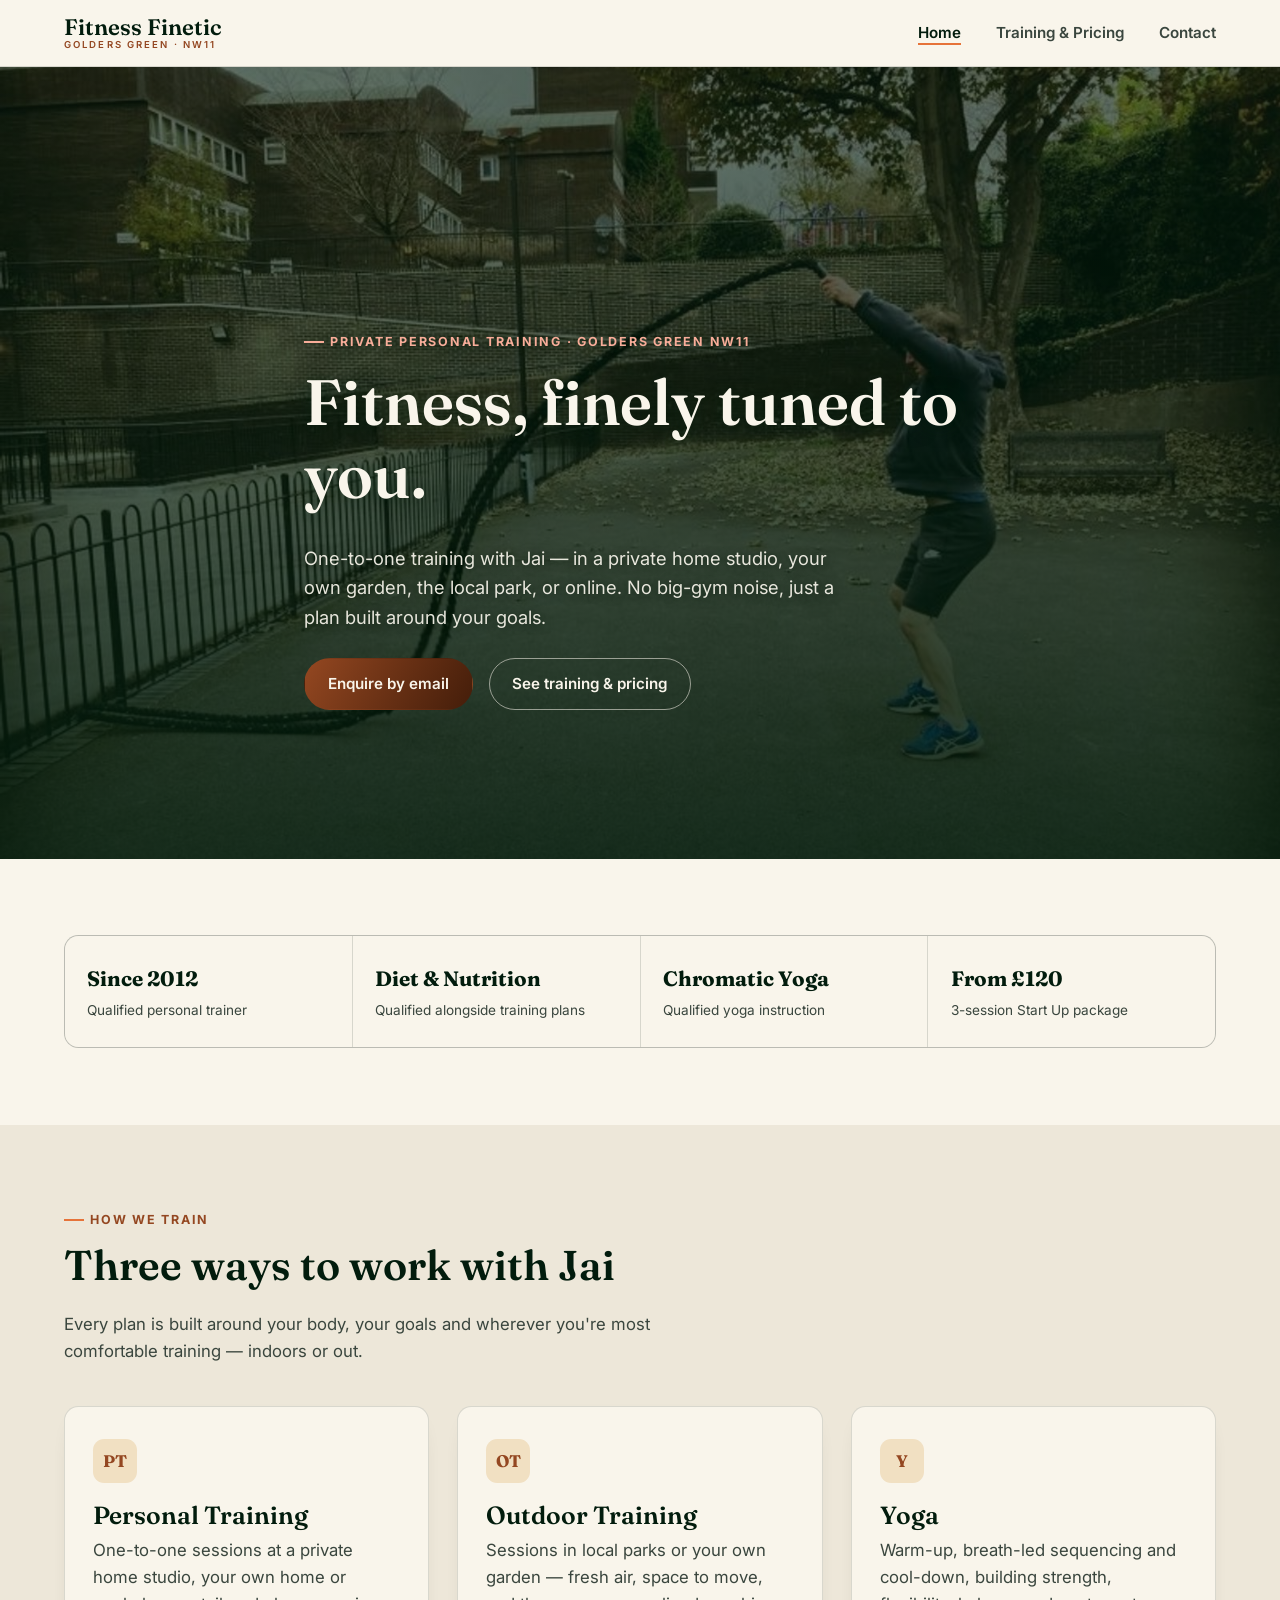
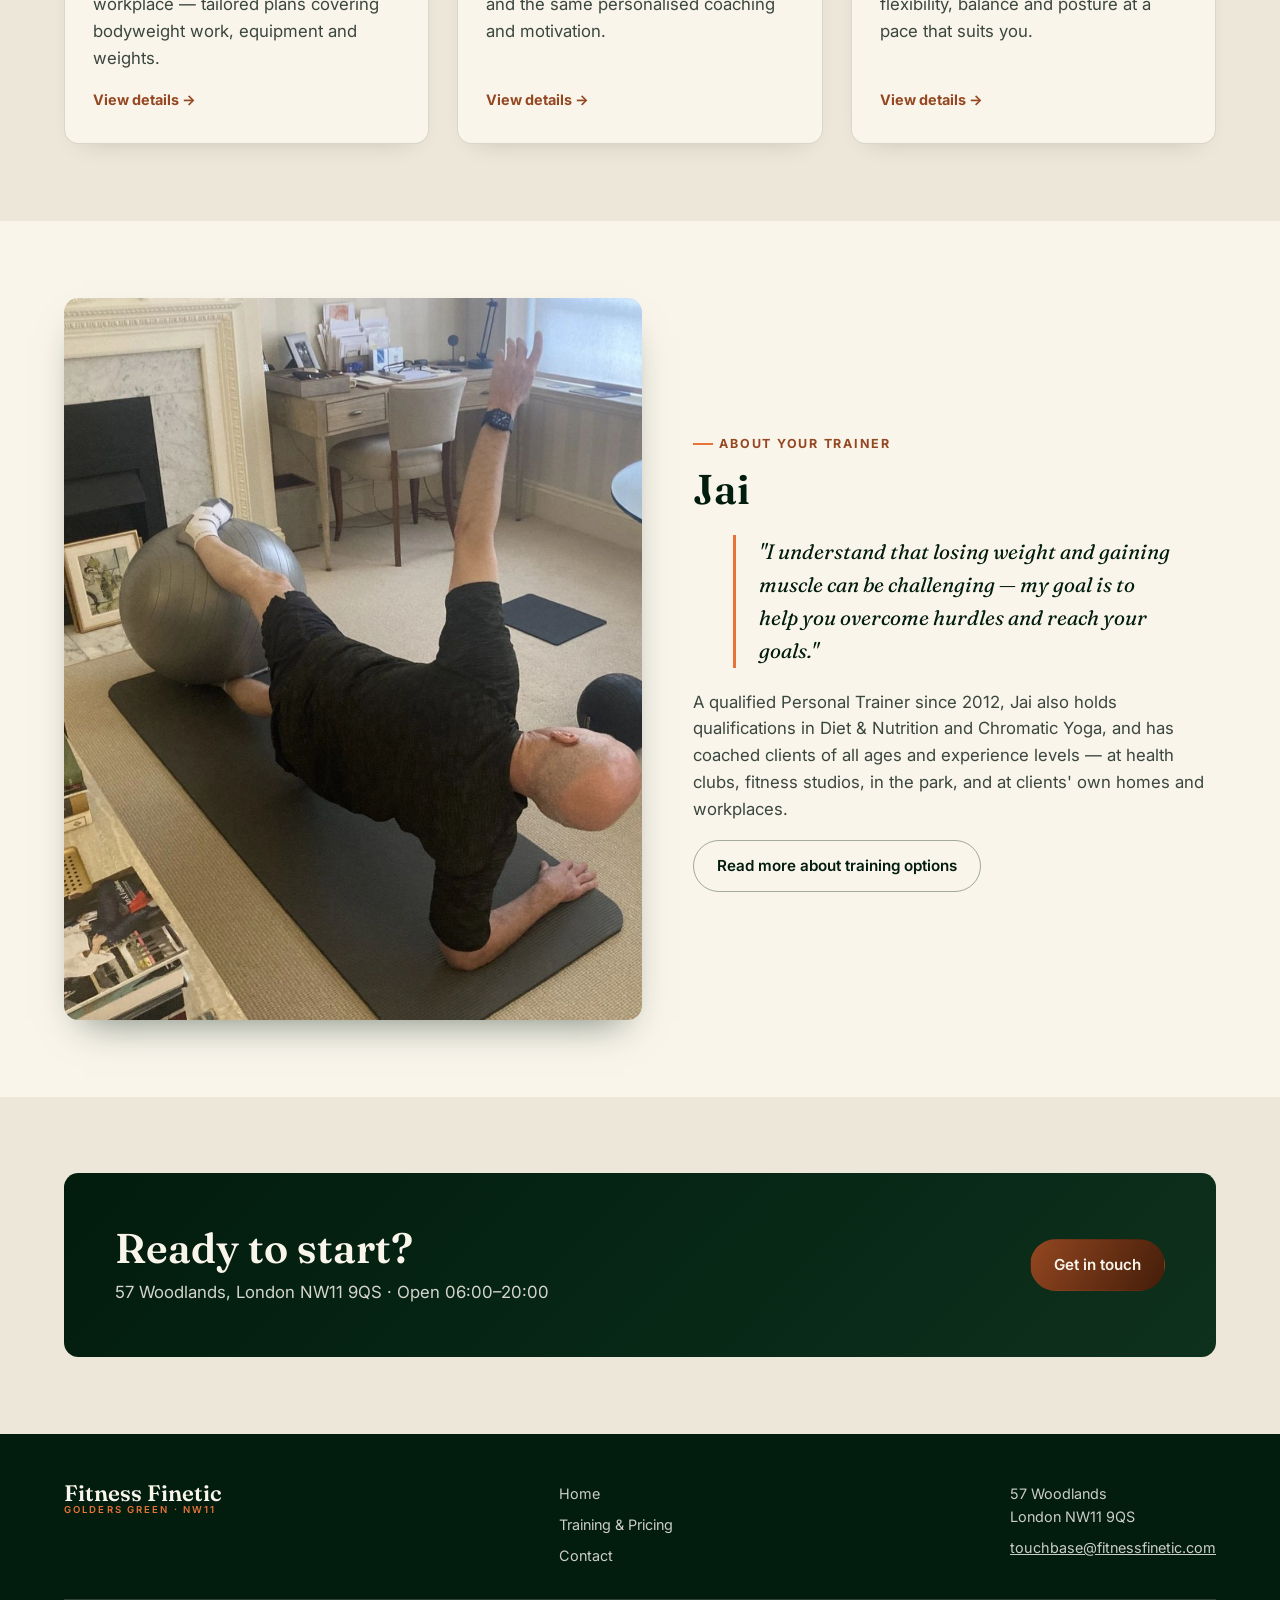
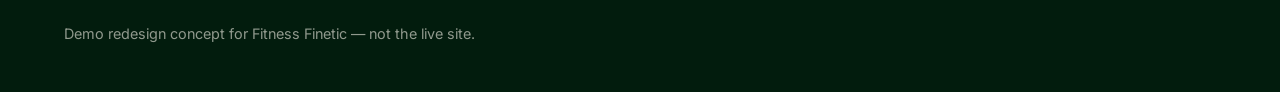
==== index.html @ 3e20c695 "Build Fitness Finetic demo redesign (3-page static site) Private personal-training studio in Golders" ====
<!doctype html>
<html lang="en-GB">
<head>
<meta charset="utf-8">
<meta name="viewport" content="width=device-width, initial-scale=1">
<title>Fitness Finetic — Private Personal Training in Golders Green, NW11</title>
<meta name="description" content="Private personal training, outdoor sessions and yoga with Jai in Golders Green NW11 — studio, home, park or online. Sessions from £120.">
<link rel="preconnect" href="https://fonts.googleapis.com">
<link rel="preconnect" href="https://fonts.gstatic.com" crossorigin>
<link href="https://fonts.googleapis.com/css2?family=Fraunces:opsz,wght@9..144,500;9..144,600&family=Inter:wght@400;500;600;700&display=swap" rel="stylesheet">
<link rel="stylesheet" href="assets/css/style.css">
</head>
<body>

<header class="site-header" data-nav-open="false">
  <div class="container">
    <a class="wordmark" href="index.html">Fitness Finetic<small>Golders Green · NW11</small></a>
    <nav class="primary-nav" aria-label="Primary">
      <ul>
        <li><a href="index.html" aria-current="page">Home</a></li>
        <li><a href="training.html">Training &amp; Pricing</a></li>
        <li><a href="contact.html">Contact</a></li>
      </ul>
    </nav>
    <button class="nav-toggle" aria-label="Toggle menu" aria-expanded="false">
      <span></span>
    </button>
  </div>
</header>

<main>
  <section class="hero">
    <div class="hero-media">
      <img src="assets/images/outdoor-battle-ropes.jpg" alt="Client training with battle ropes during an outdoor personal training session in a garden setting">
    </div>
    <div class="container hero-content">
      <p class="eyebrow">Private personal training · Golders Green NW11</p>
      <h1>Fitness, finely tuned to you.</h1>
      <p class="lead">One-to-one training with Jai — in a private home studio, your own garden, the local park, or online. No big-gym noise, just a plan built around your goals.</p>
      <div class="hero-actions">
        <span class="btn-wrap"><a class="btn accent" href="mailto:touchbase@fitnessfinetic.com">Enquire by email</a></span>
        <span class="btn-wrap"><a class="btn ghost" href="training.html">See training &amp; pricing</a></span>
      </div>
    </div>
  </section>

  <section data-reveal>
    <div class="container">
      <div class="fact-strip">
        <div class="fact">
          <strong>Since 2012</strong>
          <span>Qualified personal trainer</span>
        </div>
        <div class="fact">
          <strong>Diet &amp; Nutrition</strong>
          <span>Qualified alongside training plans</span>
        </div>
        <div class="fact">
          <strong>Chromatic Yoga</strong>
          <span>Qualified yoga instruction</span>
        </div>
        <div class="fact">
          <strong>From £120</strong>
          <span>3-session Start Up package</span>
        </div>
      </div>
    </div>
  </section>

  <section class="alt-bg">
    <div class="container">
      <div class="section-head" data-reveal>
        <p class="eyebrow">How we train</p>
        <h2>Three ways to work with Jai</h2>
        <p>Every plan is built around your body, your goals and wherever you're most comfortable training — indoors or out.</p>
      </div>
      <div class="card-grid">
        <div class="card" data-reveal>
          <span class="card-icon">PT</span>
          <h3>Personal Training</h3>
          <p>One-to-one sessions at a private home studio, your own home or workplace — tailored plans covering bodyweight work, equipment and weights.</p>
          <a class="card-link" href="training.html#personal-training">View details →</a>
        </div>
        <div class="card" data-reveal>
          <span class="card-icon">OT</span>
          <h3>Outdoor Training</h3>
          <p>Sessions in local parks or your own garden — fresh air, space to move, and the same personalised coaching and motivation.</p>
          <a class="card-link" href="training.html#outdoor-training">View details →</a>
        </div>
        <div class="card" data-reveal>
          <span class="card-icon">Y</span>
          <h3>Yoga</h3>
          <p>Warm-up, breath-led sequencing and cool-down, building strength, flexibility, balance and posture at a pace that suits you.</p>
          <a class="card-link" href="training.html#yoga">View details →</a>
        </div>
      </div>
    </div>
  </section>

  <section>
    <div class="container split">
      <div class="split-media">
        <img src="assets/images/home-studio-mobility.jpg" alt="Client doing a mobility exercise with a stability ball during a home personal training session">
      </div>
      <div data-reveal>
        <p class="eyebrow">About your trainer</p>
        <h2>Jai</h2>
        <blockquote class="pull-quote">"I understand that losing weight and gaining muscle can be challenging — my goal is to help you overcome hurdles and reach your goals."</blockquote>
        <p>A qualified Personal Trainer since 2012, Jai also holds qualifications in Diet &amp; Nutrition and Chromatic Yoga, and has coached clients of all ages and experience levels — at health clubs, fitness studios, in the park, and at clients' own homes and workplaces.</p>
        <span class="btn-wrap"><a class="btn ghost dark" href="training.html">Read more about training options</a></span>
      </div>
    </div>
  </section>

  <section class="alt-bg">
    <div class="container">
      <div class="cta-band" data-reveal>
        <div>
          <h2>Ready to start?</h2>
          <p>57 Woodlands, London NW11 9QS · Open 06:00–20:00</p>
        </div>
        <span class="btn-wrap"><a class="btn accent" href="contact.html">Get in touch</a></span>
      </div>
    </div>
  </section>
</main>

<footer class="site-footer">
  <div class="container">
    <div class="footer-grid">
      <div>
        <a class="wordmark" href="index.html">Fitness Finetic<small>Golders Green · NW11</small></a>
      </div>
      <nav class="footer-nav" aria-label="Footer">
        <ul>
          <li><a href="index.html">Home</a></li>
          <li><a href="training.html">Training &amp; Pricing</a></li>
          <li><a href="contact.html">Contact</a></li>
        </ul>
      </nav>
      <div>
        <p style="margin:0">57 Woodlands<br>London NW11 9QS</p>
        <p style="margin:0.6em 0 0"><a href="mailto:touchbase@fitnessfinetic.com">touchbase@fitnessfinetic.com</a></p>
      </div>
    </div>
    <p class="footer-fine">Demo redesign concept for Fitness Finetic — not the live site.</p>
  </div>
</footer>

<script src="assets/js/script.js"></script>
</body>
</html>
---- assets/css/style.css ----
/* ==========================================================================
   Fitness Finetic — demo redesign
   Distinct identity: private, boutique personal-training studio.
   Deep pine green + warm terracotta accent on warm paper, serif display type.
   ========================================================================== */

@view-transition {
  navigation: auto;
}

:root {
  --brand: oklch(28% 0.055 155);
  --brand-2: oklch(20% 0.045 155);
  --brand-tint: color-mix(in oklch, var(--brand) 22%, white);
  --accent: oklch(68% 0.16 45);
  --accent-dark: color-mix(in oklch, var(--accent) 72%, black);
  --accent-deep: color-mix(in oklch, var(--accent) 42%, black);
  --accent-tint: color-mix(in oklch, var(--accent) 18%, white);
  --accent-hero: color-mix(in oklch, var(--accent) 58%, white);
  --paper: oklch(97% 0.014 90);
  --paper-2: oklch(93% 0.02 88);
  --ink: oklch(22% 0.02 155);
  --ink-soft: oklch(38% 0.02 155);
  --line: color-mix(in oklch, var(--ink) 14%, transparent);

  --font-display: "Fraunces", "Iowan Old Style", Georgia, serif;
  --font-body: "Inter", -apple-system, BlinkMacSystemFont, "Segoe UI", sans-serif;

  --container: min(72rem, 92vw);
  --radius: 0.9rem;
  --shadow-soft: 0 1.2rem 2.4rem -1.2rem color-mix(in oklch, var(--brand-2) 55%, transparent);
}

* {
  box-sizing: border-box;
}

html {
  scroll-behavior: smooth;
}

@media (prefers-reduced-motion: reduce) {
  html {
    scroll-behavior: auto;
  }
}

body {
  margin: 0;
  background: var(--paper);
  color: var(--ink);
  font-family: var(--font-body);
  font-size: 1.05rem;
  line-height: 1.6;
  -webkit-font-smoothing: antialiased;
}

img {
  max-width: 100%;
  display: block;
}

a {
  color: inherit;
}

h1, h2, h3, h4 {
  font-family: var(--font-display);
  line-height: 1.15;
  margin: 0 0 0.5em;
  color: var(--brand-2);
  font-weight: 600;
}

h1 { font-size: clamp(2.4rem, 5vw + 1rem, 4rem); }
h2 { font-size: clamp(1.8rem, 3vw + 1rem, 2.6rem); }
h3 { font-size: clamp(1.25rem, 1.4vw + 1rem, 1.55rem); }

p {
  margin: 0 0 1em;
  color: var(--ink-soft);
}

.eyebrow {
  display: inline-flex;
  align-items: center;
  gap: 0.5em;
  font-family: var(--font-body);
  font-size: 0.78rem;
  font-weight: 700;
  letter-spacing: 0.14em;
  text-transform: uppercase;
  color: var(--accent-dark);
}

.eyebrow::before {
  content: "";
  width: 1.6em;
  height: 2px;
  background: var(--accent);
  display: inline-block;
}

.container {
  width: var(--container);
  margin-inline: auto;
}

/* Thin custom scrollbars on internally-scrolling elements */
.scroll-x {
  overflow-x: auto;
  scrollbar-width: thin;
  scrollbar-color: var(--brand-tint) transparent;
}
.scroll-x::-webkit-scrollbar {
  height: 8px;
}
.scroll-x::-webkit-scrollbar-track {
  background: transparent;
}
.scroll-x::-webkit-scrollbar-thumb {
  background: color-mix(in oklch, var(--brand) 45%, transparent);
  border-radius: 999px;
}

/* ---------- Buttons ---------- */
.btn {
  --btn-bg: var(--brand);
  --btn-fg: var(--paper);
  display: inline-flex;
  align-items: center;
  gap: 0.6em;
  padding: 0.85em 1.5em;
  border-radius: 999px;
  background: var(--btn-bg);
  color: var(--btn-fg);
  text-decoration: none;
  font-weight: 600;
  font-size: 0.95rem;
  border: 1px solid transparent;
  isolation: isolate;
}

.btn-wrap {
  display: inline-block;
  transition: transform 0.25s ease;
}
.btn-wrap:hover {
  transform: translateY(-2px);
}
.btn-wrap:hover .btn {
  box-shadow: var(--shadow-soft);
}

.btn.accent {
  /* Both gradient stops are kept dark enough (relative luminance well under
     ~0.16) that the light --paper text clears 4.5:1 across the whole
     button, not just at one end -- a light-orange/dark-text pairing here
     measured as low as 2.86:1 at the accent-dark stop and 2.8:1 at the
     accent stop (checked via rendered-pixel luminance sampling). */
  --btn-bg: linear-gradient(120deg in oklch, var(--accent-dark), var(--accent-deep));
  --btn-fg: var(--paper);
}

.btn.ghost {
  --btn-bg: transparent;
  --btn-fg: var(--paper);
  border-color: color-mix(in oklch, var(--paper) 55%, transparent);
}

.btn.ghost.dark {
  --btn-fg: var(--brand-2);
  border-color: color-mix(in oklch, var(--brand-2) 35%, transparent);
}

/* ---------- Header ---------- */
.site-header {
  position: sticky;
  top: 0;
  z-index: 40;
  background: color-mix(in oklch, var(--paper) 92%, transparent);
  backdrop-filter: blur(10px);
  border-bottom: 1px solid var(--line);
}

.site-header .container {
  display: flex;
  align-items: center;
  justify-content: space-between;
  padding-block: 1rem;
}

.wordmark {
  font-family: var(--font-display);
  font-size: 1.4rem;
  font-weight: 600;
  color: var(--brand-2);
  text-decoration: none;
  display: flex;
  flex-direction: column;
  line-height: 1.05;
}

.wordmark small {
  font-family: var(--font-body);
  font-size: 0.6rem;
  font-weight: 600;
  letter-spacing: 0.22em;
  text-transform: uppercase;
  color: var(--accent-dark);
}

.nav-toggle {
  display: none;
  background: none;
  border: 1px solid var(--line);
  border-radius: 0.6rem;
  padding: 0.5rem 0.7rem;
  cursor: pointer;
}

.nav-toggle span,
.nav-toggle span::before,
.nav-toggle span::after {
  content: "";
  display: block;
  width: 22px;
  height: 2px;
  background: var(--brand-2);
  position: relative;
  transition: transform 0.2s ease;
}
.nav-toggle span::before { position: absolute; top: -7px; }
.nav-toggle span::after { position: absolute; top: 7px; }

.primary-nav ul {
  display: flex;
  gap: 2.2rem;
  list-style: none;
  margin: 0;
  padding: 0;
}

.primary-nav a {
  text-decoration: none;
  font-weight: 600;
  font-size: 0.95rem;
  color: var(--ink-soft);
  position: relative;
  padding-bottom: 0.2em;
}

.primary-nav a::after {
  content: "";
  position: absolute;
  left: 0;
  right: 100%;
  bottom: 0;
  height: 2px;
  background: var(--accent);
  transition: right 0.25s ease;
}

.primary-nav a:hover::after,
.primary-nav a[aria-current="page"]::after {
  right: 0;
}

.primary-nav a[aria-current="page"] {
  color: var(--brand-2);
}

@media (max-width: 780px) {
  .nav-toggle {
    display: inline-flex;
    align-items: center;
    justify-content: center;
  }

  .primary-nav {
    position: absolute;
    top: 100%;
    left: 0;
    right: 0;
    background: var(--paper);
    border-bottom: 1px solid var(--line);
    max-height: 0;
    overflow: hidden;
    transition: max-height 0.3s ease;
  }

  .primary-nav ul {
    flex-direction: column;
    gap: 0;
    padding: 0.5rem var(--edge, 4vw) 1.2rem;
  }

  .primary-nav li {
    border-bottom: 1px solid var(--line);
  }

  .primary-nav a {
    display: block;
    padding: 0.9rem 0;
  }

  .site-header[data-nav-open="true"] .primary-nav {
    max-height: 24rem;
  }

  .site-header[data-nav-open="true"] .nav-toggle span {
    background: transparent;
  }
  .site-header[data-nav-open="true"] .nav-toggle span::before {
    transform: rotate(45deg);
    top: 0;
  }
  .site-header[data-nav-open="true"] .nav-toggle span::after {
    transform: rotate(-45deg);
    top: 0;
  }
}

/* ---------- Hero ---------- */
.hero {
  position: relative;
  min-height: 88vh;
  display: flex;
  align-items: flex-end;
  color: var(--paper);
  overflow: hidden;
}

.hero-media {
  position: absolute;
  inset: 0;
  z-index: 0;
}

.hero-media img {
  width: 100%;
  height: 100%;
  object-fit: cover;
  object-position: center 30%;
}

.hero-media::after {
  content: "";
  position: absolute;
  inset: 0;
  /* Monotonically darkening toward the bottom (where the heading/CTAs
     sit) -- an earlier version dipped to 40% around the eyebrow's height,
     which measured as low as ~2.75:1 against the photo there. Checked via
     rendered-pixel luminance sampling at each text element's actual
     position, since this scrim is a sibling pseudo-element and the
     shared contrast-audit script cannot see across that boundary. */
  background: linear-gradient(180deg in oklch,
    color-mix(in oklch, var(--brand-2) 62%, transparent) 0%,
    color-mix(in oklch, var(--brand-2) 66%, transparent) 35%,
    color-mix(in oklch, var(--brand-2) 90%, transparent) 100%);
}

.hero-content {
  position: relative;
  z-index: 1;
  padding-block: 4rem 4.5rem;
  max-width: 42rem;
}

.hero-content .eyebrow {
  /* Lightened relative to the base --accent-dark eyebrow color: at 40%
     scrim opacity (the previous weak point) plain --accent measured
     ~2.8:1 against the photo -- this tint plus the strengthened scrim
     above clears 4.5:1 with margin. */
  color: var(--accent-hero);
  text-shadow: 0 1px 10px color-mix(in oklch, var(--brand-2) 85%, transparent);
}

.hero-content .eyebrow::before {
  background: var(--accent-hero);
}

.hero h1 {
  color: var(--paper);
  text-shadow: 0 2px 18px color-mix(in oklch, var(--brand-2) 70%, transparent);
}

.hero p.lead {
  color: color-mix(in oklch, var(--paper) 92%, transparent);
  font-size: 1.15rem;
  text-shadow: 0 1px 10px color-mix(in oklch, var(--brand-2) 60%, transparent);
  max-width: 34rem;
}

.hero-actions {
  display: flex;
  gap: 1rem;
  flex-wrap: wrap;
  margin-top: 1.6rem;
}

/* small page header for interior pages */
.page-header {
  background: linear-gradient(155deg in oklch, var(--brand-2), var(--brand) 70%);
  color: var(--paper);
  padding-block: 5rem 4rem;
}

.page-header h1 {
  color: var(--paper);
}

.page-header p.lead {
  color: color-mix(in oklch, var(--paper) 88%, transparent);
  max-width: 40rem;
  font-size: 1.1rem;
}

/* Base .eyebrow's --accent-dark reads fine on the light --paper sections
   but measured only ~2.2-2.7:1 against this dark brand gradient --
   checked via rendered-pixel luminance sampling of both gradient stops. */
.page-header .eyebrow {
  color: var(--accent-hero);
}

/* ---------- Sections ---------- */
section {
  padding-block: clamp(3.5rem, 6vw, 6rem);
}

.section-head {
  max-width: 40rem;
  margin-bottom: 2.6rem;
}

.alt-bg {
  background: var(--paper-2);
}

.brand-bg {
  background: var(--brand-2);
  color: var(--paper);
}

.brand-bg h2,
.brand-bg h3 {
  color: var(--paper);
}

.brand-bg p {
  color: color-mix(in oklch, var(--paper) 85%, transparent);
}

/* ---------- Fact strip ---------- */
.fact-strip {
  display: grid;
  grid-template-columns: repeat(4, 1fr);
  gap: 1px;
  background: var(--line);
  border: 1px solid var(--line);
  border-radius: var(--radius);
  overflow: hidden;
}

.fact {
  background: var(--paper);
  padding: 1.6rem 1.4rem;
  display: grid;
  grid-template-rows: subgrid;
  grid-row: span 2;
  gap: 0.3rem;
}

.fact strong {
  font-family: var(--font-display);
  font-size: 1.3rem;
  color: var(--brand-2);
}

.fact span {
  font-size: 0.85rem;
  color: var(--ink-soft);
}

@media (max-width: 780px) {
  .fact-strip {
    grid-template-columns: repeat(2, 1fr);
  }
}

/* ---------- Card grid ---------- */
.card-grid {
  display: grid;
  grid-template-columns: repeat(3, 1fr);
  gap: 1.75rem;
}

.card {
  display: grid;
  grid-template-rows: subgrid;
  grid-row: span 4;
  gap: 0;
  background: var(--paper);
  border: 1px solid var(--line);
  border-radius: var(--radius);
  padding: 2rem 1.75rem;
  box-shadow: 0 0.6rem 1.6rem -1.1rem color-mix(in oklch, var(--ink) 30%, transparent);
}

.card .card-icon {
  width: 2.75rem;
  height: 2.75rem;
  border-radius: 0.7rem;
  background: color-mix(in oklch, var(--accent) 20%, var(--paper));
  display: flex;
  align-items: center;
  justify-content: center;
  margin-bottom: 1.1rem;
  color: var(--accent-dark);
  font-family: var(--font-display);
  font-weight: 700;
}

.card h3 {
  margin-bottom: 0.5rem;
}

.card p {
  margin-bottom: 1rem;
}

.card .card-link {
  align-self: end;
  font-weight: 700;
  color: var(--accent-dark);
  text-decoration: none;
  font-size: 0.9rem;
}

@media (max-width: 900px) {
  .card-grid {
    grid-template-columns: 1fr;
  }
}

/* ---------- Split (image + text) ---------- */
.split {
  display: grid;
  grid-template-columns: 1.05fr 0.95fr;
  gap: clamp(2rem, 4vw, 4rem);
  align-items: center;
}

.split.reverse .split-media {
  order: 2;
}

.split-media {
  aspect-ratio: 4 / 5;
  border-radius: var(--radius);
  overflow: hidden;
  box-shadow: var(--shadow-soft);
}

.split-media img {
  width: 100%;
  height: 100%;
  object-fit: cover;
}

@media (max-width: 860px) {
  .split {
    grid-template-columns: 1fr;
  }
  .split.reverse .split-media {
    order: 0;
  }
}

/* ---------- Pull quote / about ---------- */
.pull-quote {
  border-left: 3px solid var(--accent);
  padding-left: 1.4rem;
  font-family: var(--font-display);
  font-size: 1.3rem;
  color: var(--brand-2);
  font-style: italic;
}

.trainer-box {
  background: var(--paper);
  border: 1px solid var(--line);
  border-radius: var(--radius);
  padding: 2rem;
}

.trainer-box ul {
  list-style: none;
  margin: 1rem 0 0;
  padding: 0;
  display: grid;
  gap: 0.6rem;
}

.trainer-box li {
  display: flex;
  gap: 0.6rem;
  align-items: baseline;
  color: var(--ink-soft);
}

.trainer-box li::before {
  content: "";
  width: 6px;
  height: 6px;
  border-radius: 50%;
  background: var(--accent);
  flex: none;
  transform: translateY(-2px);
}

/* ---------- Pricing table ---------- */
.pricing-table {
  width: 100%;
  border-collapse: separate;
  border-spacing: 0;
  min-width: 640px;
  background: var(--paper);
  border-radius: var(--radius);
  overflow: hidden;
  border: 1px solid var(--line);
}

.pricing-table th,
.pricing-table td {
  padding: 1.1rem 1.4rem;
  text-align: left;
  border-bottom: 1px solid var(--line);
}

.pricing-table thead th {
  background: var(--brand-2);
  color: var(--paper);
  font-family: var(--font-display);
  font-weight: 600;
  font-size: 1.05rem;
}

.pricing-table tbody tr:last-child td {
  border-bottom: none;
}

.pricing-table .price {
  font-variant-numeric: tabular-nums;
  font-weight: 700;
  color: var(--accent-dark);
  white-space: nowrap;
}

.pricing-table td small,
.pricing-table td .fine {
  display: block;
  color: var(--ink-soft);
  font-size: 0.85rem;
  margin-top: 0.2rem;
}

/* ---------- CTA band ---------- */
.cta-band {
  background: linear-gradient(135deg in oklch, var(--brand-2), var(--brand));
  color: var(--paper);
  border-radius: var(--radius);
  padding: clamp(2.2rem, 4vw, 3.5rem);
  display: flex;
  flex-wrap: wrap;
  gap: 2rem;
  align-items: center;
  justify-content: space-between;
}

.cta-band h2 {
  color: var(--paper);
  margin-bottom: 0.4rem;
}

.cta-band p {
  color: color-mix(in oklch, var(--paper) 85%, transparent);
  margin: 0;
}

/* ---------- Contact page ---------- */
.contact-grid {
  display: grid;
  grid-template-columns: 1fr 1fr;
  gap: 2.5rem;
}

.contact-card {
  background: var(--paper);
  border: 1px solid var(--line);
  border-radius: var(--radius);
  padding: 2.2rem;
}

.contact-card dl {
  margin: 1.4rem 0 0;
  display: grid;
  gap: 1.1rem;
}

.contact-card dt {
  font-size: 0.78rem;
  letter-spacing: 0.1em;
  text-transform: uppercase;
  color: var(--accent-dark);
  font-weight: 700;
}

.contact-card dd {
  margin: 0.2rem 0 0;
  font-size: 1.05rem;
  color: var(--ink);
}

.map-card {
  border-radius: var(--radius);
  overflow: hidden;
  border: 1px solid var(--line);
  aspect-ratio: 1 / 1;
  background:
    linear-gradient(155deg in oklch, var(--brand-2), var(--brand) 75%);
  display: flex;
  align-items: flex-end;
  position: relative;
}

.map-card::before {
  content: "";
  position: absolute;
  inset: 0;
  background-image:
    radial-gradient(circle at 20% 30%, color-mix(in oklch, var(--paper) 10%, transparent) 0, transparent 45%),
    radial-gradient(circle at 80% 70%, color-mix(in oklch, var(--accent) 22%, transparent) 0, transparent 50%);
}

.map-card-body {
  position: relative;
  z-index: 1;
  padding: 2rem;
  color: var(--paper);
}

.map-card-body h3,
.map-card-body p {
  color: var(--paper);
}

.map-card-body .eyebrow {
  color: var(--accent-hero);
}

@media (max-width: 860px) {
  .contact-grid {
    grid-template-columns: 1fr;
  }
}

/* ---------- Details/FAQ-like note ---------- */
details.note {
  background: var(--paper);
  border: 1px solid var(--line);
  border-radius: var(--radius);
  padding: 1rem 1.3rem;
}

details.note summary {
  cursor: pointer;
  font-weight: 700;
  color: var(--brand-2);
}

details.note[open] summary {
  margin-bottom: 0.6rem;
}

/* ---------- Footer ---------- */
.site-footer {
  background: var(--brand-2);
  color: color-mix(in oklch, var(--paper) 82%, transparent);
  padding-block: 3rem 2rem;
  font-size: 0.9rem;
}

.footer-grid {
  display: flex;
  flex-wrap: wrap;
  gap: 2.5rem;
  justify-content: space-between;
  border-bottom: 1px solid color-mix(in oklch, var(--paper) 18%, transparent);
  padding-bottom: 2rem;
  margin-bottom: 1.4rem;
}

.footer-grid .wordmark {
  color: var(--paper);
}

.footer-grid .wordmark small {
  color: var(--accent);
}

.footer-nav ul {
  list-style: none;
  margin: 0;
  padding: 0;
  display: grid;
  gap: 0.5rem;
}

.footer-nav a {
  text-decoration: none;
  color: inherit;
}

/* The global `p { color: var(--ink-soft) }` rule (tuned for light
   backgrounds) otherwise wins over the dark .site-footer's own inherited
   light color for any bare <p> inside it -- measured contrast ratio 1.81
   against the dark footer background before this override. */
.site-footer p {
  color: inherit;
}

.footer-fine {
  opacity: 0.7;
}

/* ---------- Reveal-on-scroll ---------- */
[data-reveal] {
  opacity: 0;
  transform: translateY(16px);
  transition: opacity 0.6s ease, transform 0.6s ease;
}

[data-reveal].is-visible {
  opacity: 1;
  transform: none;
}

@media (prefers-reduced-motion: reduce) {
  [data-reveal] {
    opacity: 1;
    transform: none;
    transition: none;
  }
  .btn-wrap:hover {
    transform: none;
  }
}

/* Utility */
.mt-lg { margin-top: clamp(2.5rem, 5vw, 4rem); }
.center { text-align: center; margin-inline: auto; }
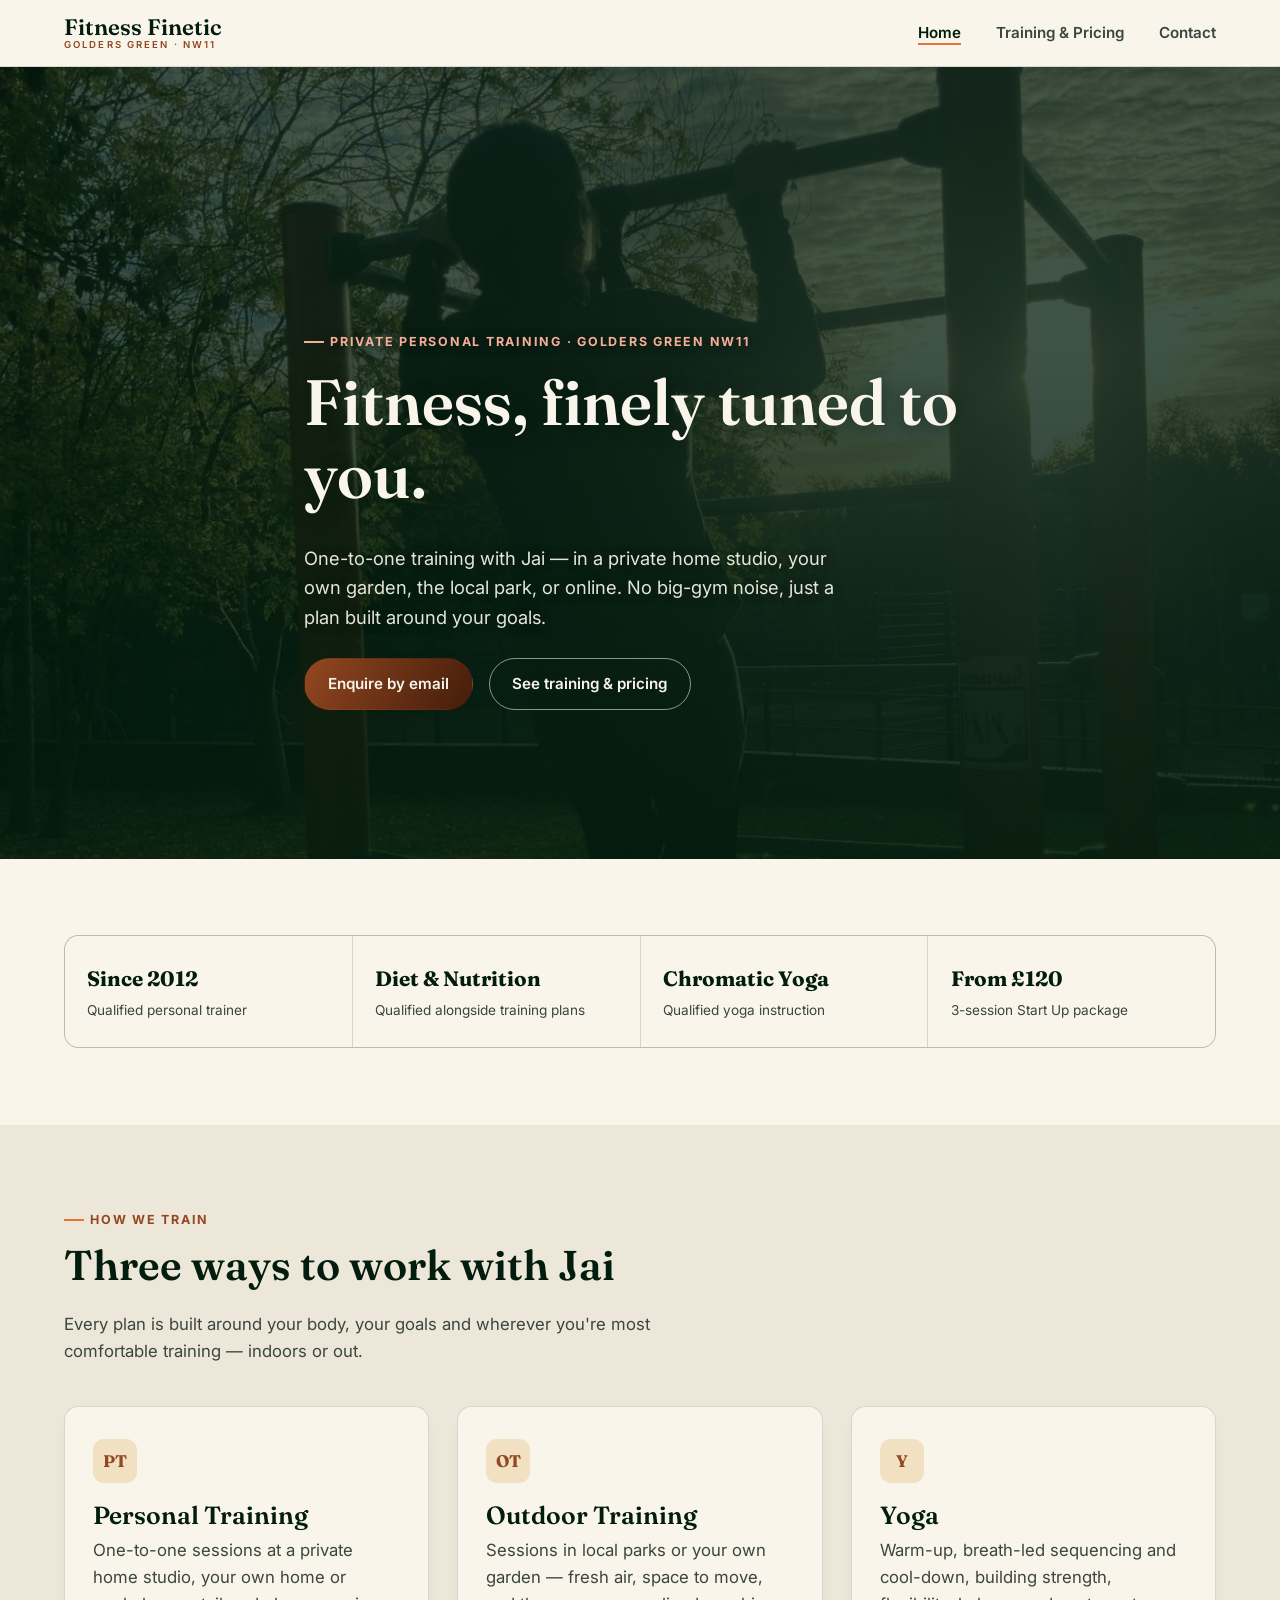
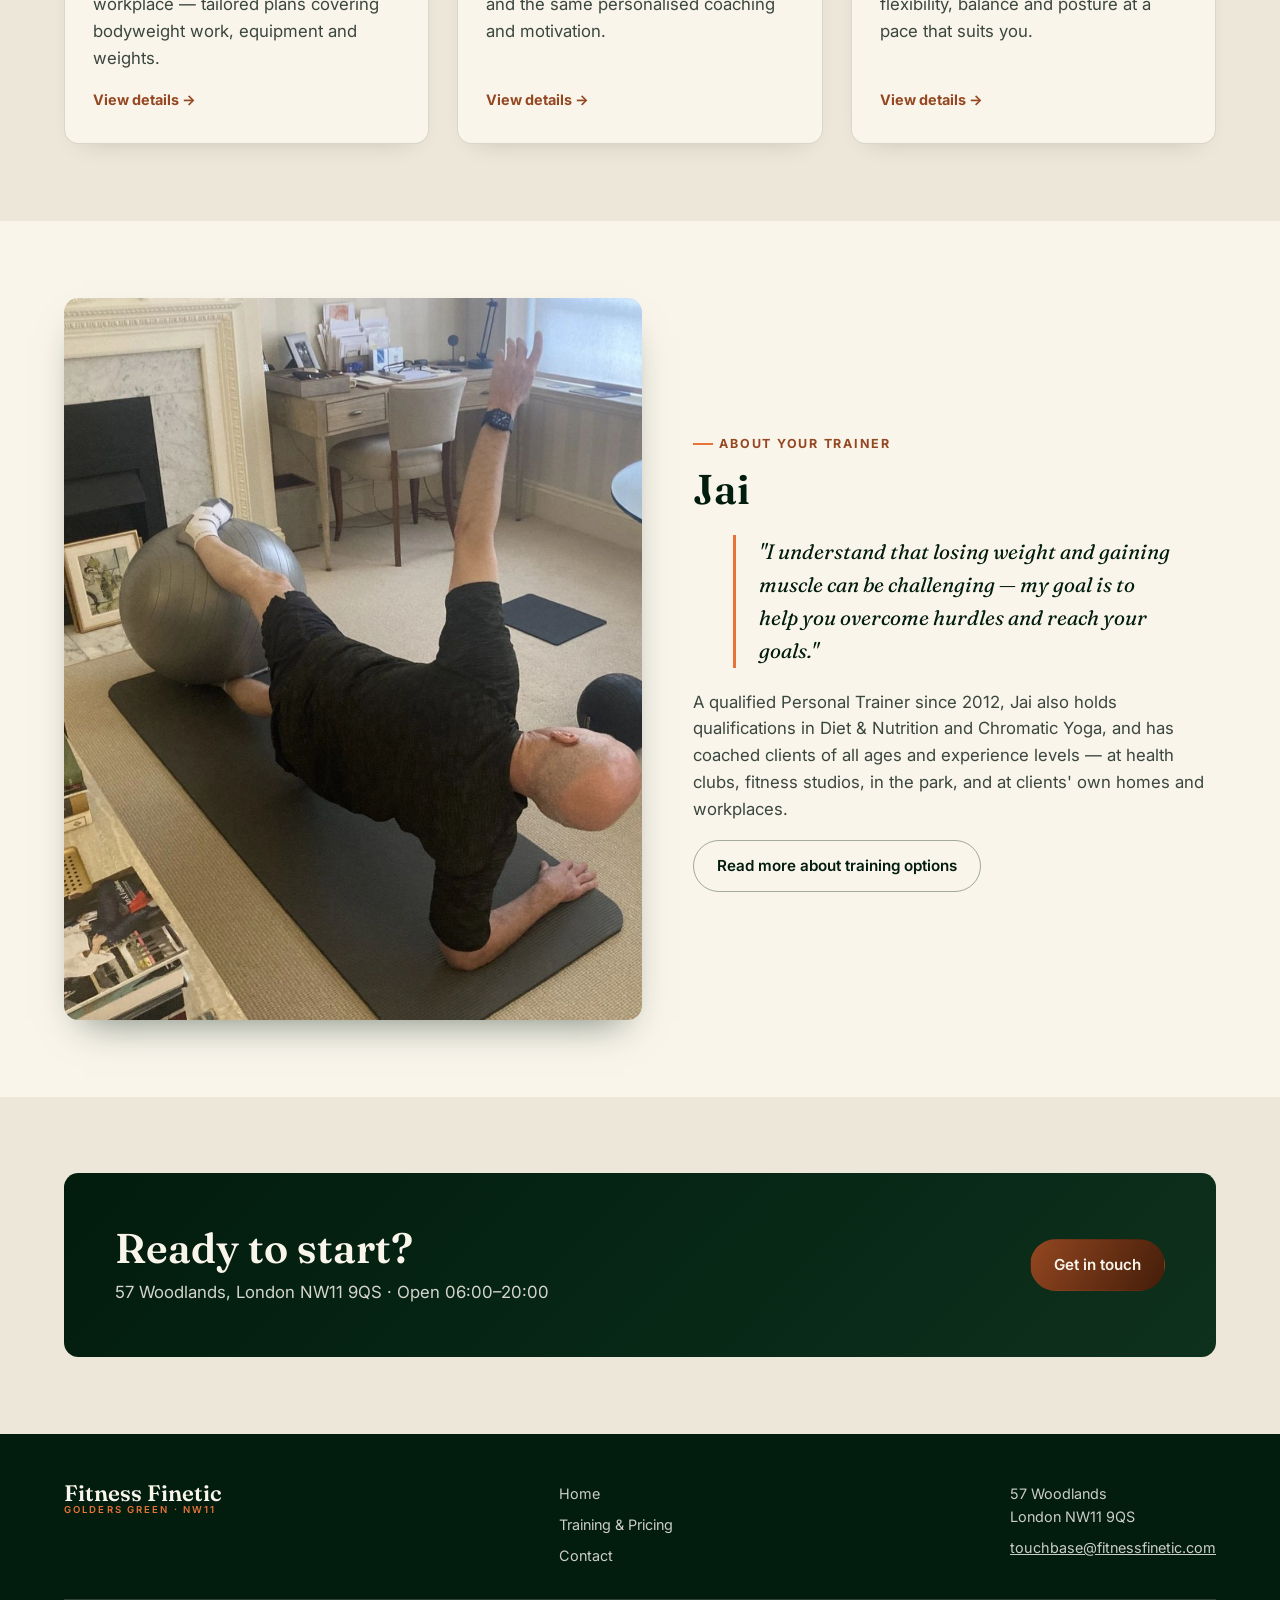
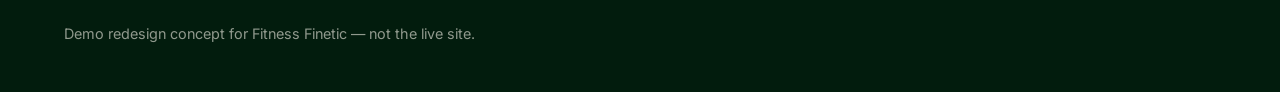
==== commit 29e10756: "Fix: replace low-quality Home hero photo per client feedback Client feedback said the full-bleed bat" ====
--- a/index.html
+++ b/index.html
@@ -31,7 +31,7 @@
 <main>
   <section class="hero">
     <div class="hero-media">
-      <img src="assets/images/outdoor-battle-ropes.jpg" alt="Client training with battle ropes during an outdoor personal training session in a garden setting">
+      <img src="assets/images/outdoor-pullups-sunset.jpg" alt="Client performing pull-ups on an outdoor gym bar silhouetted against a sunset sky during an outdoor personal training session">
     </div>
     <div class="container hero-content">
       <p class="eyebrow">Private personal training · Golders Green NW11</p>
--- a/assets/css/style.css
+++ b/assets/css/style.css
@@ -353,10 +353,16 @@
      which measured as low as ~2.75:1 against the photo there. Checked via
      rendered-pixel luminance sampling at each text element's actual
      position, since this scrim is a sibling pseudo-element and the
-     shared contrast-audit script cannot see across that boundary. */
+     shared contrast-audit script cannot see across that boundary.
+     Strengthened again (62/66% -> 74/76%) after swapping the hero photo
+     to the sunset pull-up shot: at mobile widths object-fit:cover keeps
+     the image's full height (crops width instead), which exposes much
+     more bright sky behind the eyebrow/h1 than the old rope photo did at
+     the same relative position -- measured as low as 4.26:1 (below the
+     4.5:1 threshold) before this bump; 5.2-5.6:1+ after. */
   background: linear-gradient(180deg in oklch,
-    color-mix(in oklch, var(--brand-2) 62%, transparent) 0%,
-    color-mix(in oklch, var(--brand-2) 66%, transparent) 35%,
+    color-mix(in oklch, var(--brand-2) 74%, transparent) 0%,
+    color-mix(in oklch, var(--brand-2) 76%, transparent) 35%,
     color-mix(in oklch, var(--brand-2) 90%, transparent) 100%);
 }
 
